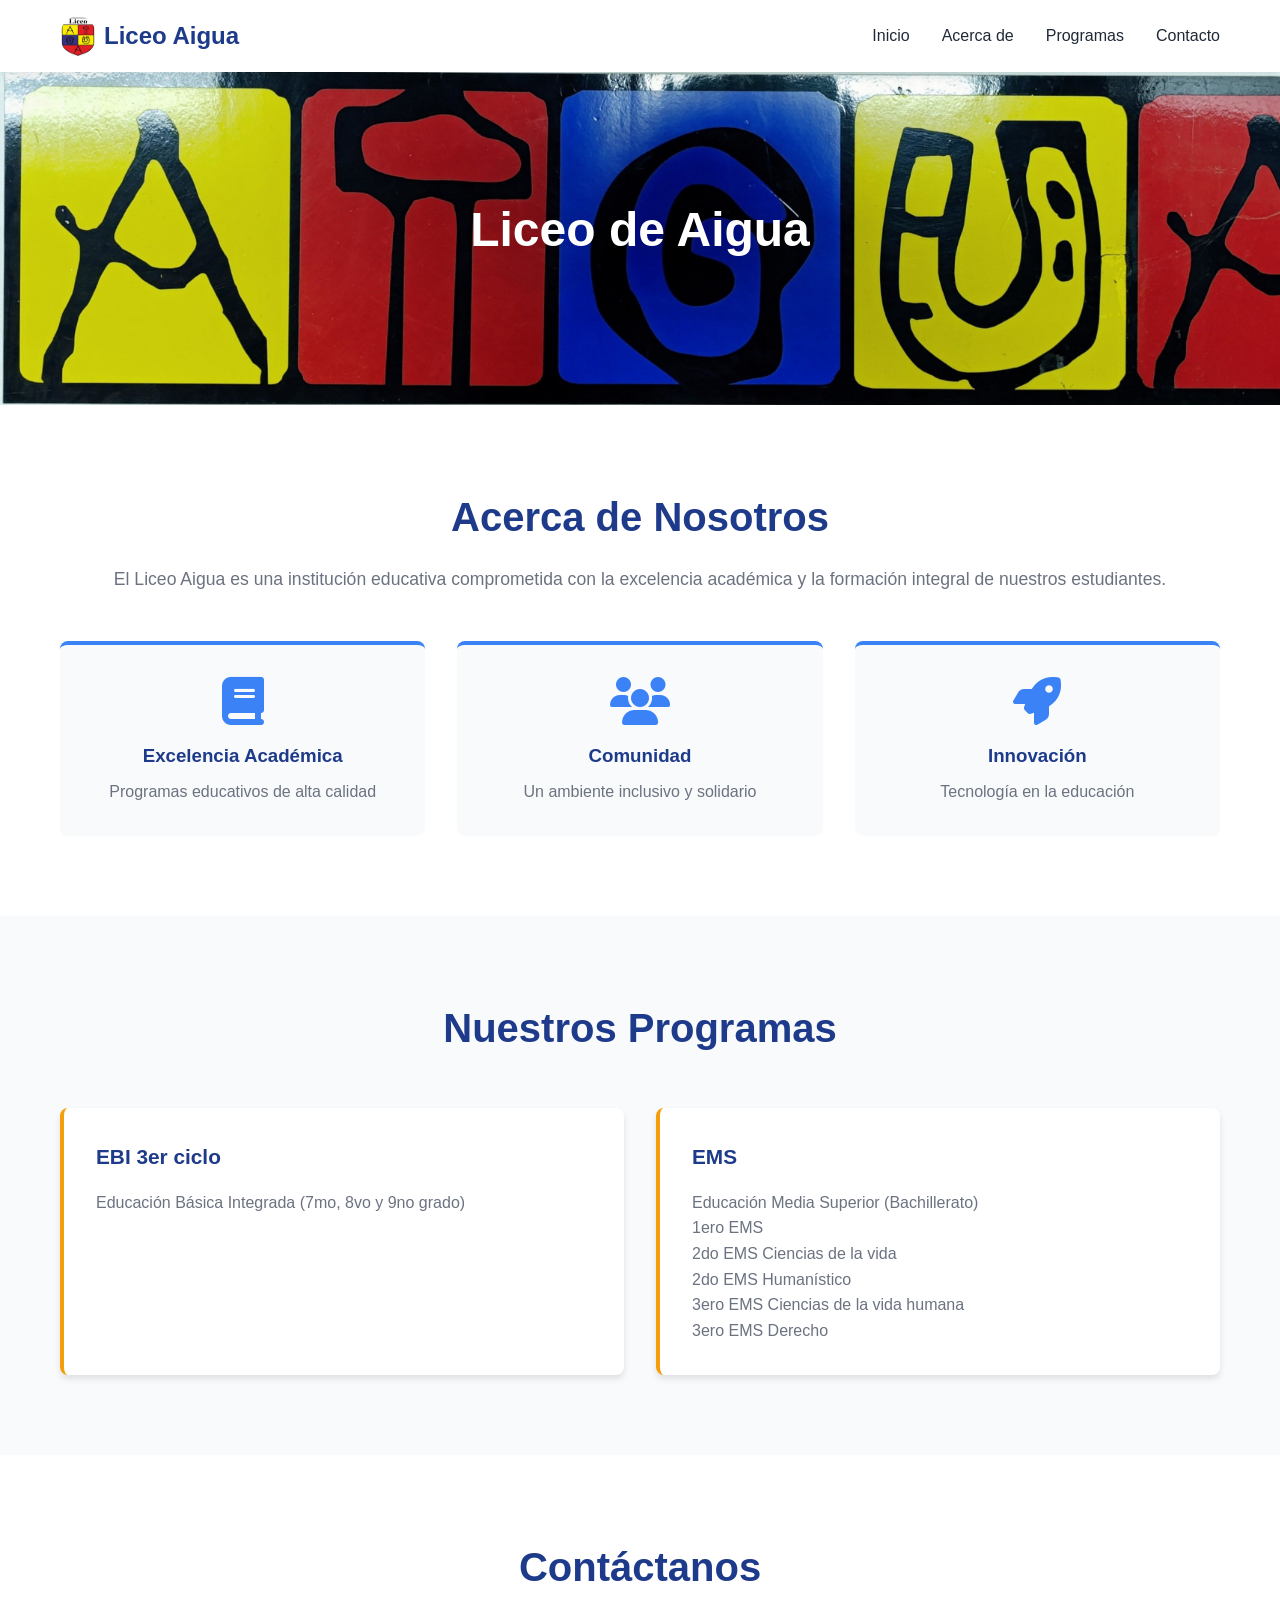
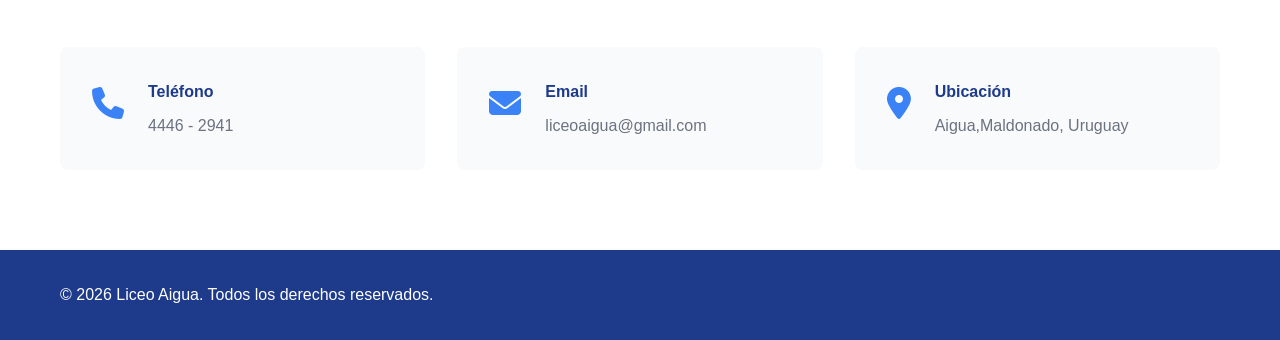
==== index.html @ 2db9fe7c "cursos y json" ====
<!DOCTYPE html>
<html lang="es">
<head>
    <meta charset="UTF-8">
    <meta name="viewport" content="width=device-width, initial-scale=1.0">
    <title>Liceo Aigua - Página Institucional</title>
    <link rel="stylesheet" href="styles.css">
    <link rel="stylesheet" href="https://cdnjs.cloudflare.com/ajax/libs/font-awesome/6.4.0/css/all.min.css">
</head>
<body>
    <!-- Barra de Navegación -->
    <nav class="navbar">
        <div class="nav-container">
            <div class="nav-logo">
                <img src="escudo corregido.JPG" >
                <span>Liceo Aigua</span>
            </div>
            <div class="hamburger" id="hamburger">
                <span></span>
                <span></span>
                <span></span>
            </div>
            <ul class="nav-menu" id="navMenu">
                <li class="nav-item"><a href="#inicio" class="nav-link">Inicio</a></li>
                <li class="nav-item"><a href="#about" class="nav-link">Acerca de</a></li>
                <li class="nav-item"><a href="#programs" class="nav-link">Programas</a></li>
                <li class="nav-item"><a href="#contact" class="nav-link">Contacto</a></li>
            </ul>
        </div>
    </nav>

    <!-- Sección Hero -->
    <section class="hero" id="inicio">
        <div class="hero-content">
            <h1>Liceo de Aigua</h1>
    </section>

    <!-- Sección Acerca de -->
    <section class="about" id="about">
        <div class="container">
            <h2>Acerca de Nosotros</h2>
            <p>El Liceo Aigua es una institución educativa comprometida con la excelencia académica y la formación integral de nuestros estudiantes.</p>
            <div class="features">
                <div class="feature-card">
                    <i class="fas fa-book"></i>
                    <h3>Excelencia Académica</h3>
                    <p>Programas educativos de alta calidad</p>
                </div>
                <div class="feature-card">
                    <i class="fas fa-users"></i>
                    <h3>Comunidad</h3>
                    <p>Un ambiente inclusivo y solidario</p>
                </div>
                <div class="feature-card">
                    <i class="fas fa-rocket"></i>
                    <h3>Innovación</h3>
                    <p>Tecnología en la educación</p>
                </div>
            </div>
        </div>
    </section>

    <!-- Sección Programas -->
    <section class="programs" id="programs">
        <div class="container">
            <h2>Nuestros Programas</h2>
            <div class="programs-grid">
                <div class="program-card">
                    <h3>EBI 3er ciclo</h3>
                    <p>Educación Básica Integrada (7mo, 8vo y 9no grado)</p>
                </div>
                <div class="program-card">
                    <h3>EMS</h3>
                    <p>Educación Media Superior (Bachillerato)</p>
                    <p> 1ero EMS</p>
                    <p> 2do EMS Ciencias de la vida</p>
                    <p> 2do EMS Humanístico</p>
                    <p> 3ero EMS Ciencias de la vida humana</p>
                    <p> 3ero EMS Derecho</p>
                </div>
            </div>
        </div>
    </section>

    <!-- Sección Contacto -->
    <section class="contact" id="contact">
        <div class="container">
            <h2>Contáctanos</h2>
            <div class="contact-content">
                <div class="contact-info">
                    <div class="info-item">
                        <i class="fas fa-phone"></i>
                        <div>
                            <h4>Teléfono</h4>
                            <p>4446 - 2941</p>
                        </div>
                    </div>
                    <div class="info-item">
                        <i class="fas fa-envelope"></i>
                        <div>
                            <h4>Email</h4>
                            <p>liceoaigua@gmail.com</p>
                        </div>
                    </div>
                    <div class="info-item">
                        <i class="fas fa-map-marker-alt"></i>
                        <div>
                            <h4>Ubicación</h4>
                            <p>Aigua,Maldonado, Uruguay</p>
                        </div>
                    </div>
                </div>
            </div>
        </div>
    </section>

    <!-- Footer -->
    <footer class="footer">
        <div class="container">
            <p>&copy; 2026 Liceo Aigua. Todos los derechos reservados.</p>
        </div>
    </footer>

    <script src="script.js"></script>
</body>
</html>
---- styles.css ----
* {
    margin: 0;
    padding: 0;
    box-sizing: border-box;
}

:root {
    --primary-color: #1e3a8a;
    --secondary-color: #3b82f6;
    --accent-color: #f59e0b;
    --text-dark: #1f2937;
    --text-light: #6b7280;
    --bg-light: #f9fafb;
    --white: #ffffff;
    --border-radius: 8px;
    --transition: all 0.3s ease;
}

body {
    font-family: 'Segoe UI', Tahoma, Geneva, Verdana, sans-serif;
    line-height: 1.6;
    color: var(--text-dark);
    background-color: var(--bg-light);
}

.container {
    max-width: 1200px;
    margin: 0 auto;
    padding: 0 20px;
}

/* ============ NAVBAR ============ */
.navbar {
    position: sticky;
    top: 0;
    background-color: var(--white);
    box-shadow: 0 2px 10px rgba(0, 0, 0, 0.1);
    z-index: 1000;
    transition: var(--transition);
}

.nav-container {
    max-width: 1200px;
    margin: 0 auto;
    padding: 1rem 20px;
    display: flex;
    justify-content: space-between;
    align-items: center;
}

.nav-logo {
    display: flex;
    align-items: center;
    font-size: 1.5rem;
    font-weight: bold;
    color: var(--primary-color);
    cursor: pointer;
    gap: 0.5rem;
}

.nav-logo img {
    width: 36px;
    height: 40px;
    border-radius: 50%;
}
.nav-logo i {
    font-size: 2rem;
}

.nav-menu {
    display: flex;
    list-style: none;
    gap: 2rem;
}

.nav-link {
    color: var(--text-dark);
    text-decoration: none;
    font-weight: 500;
    transition: var(--transition);
    position: relative;
}

.nav-link:hover {
    color: var(--secondary-color);
}

.nav-link::after {
    content: '';
    position: absolute;
    bottom: -5px;
    left: 0;
    width: 0;
    height: 2px;
    background-color: var(--secondary-color);
    transition: width 0.3s ease;
}

.nav-link:hover::after {
    width: 100%;
}

/* ============ HAMBURGER MENU ============ */
.hamburger {
    display: none;
    flex-direction: column;
    cursor: pointer;
    gap: 5px;
}

.hamburger span {
    width: 25px;
    height: 3px;
    background-color: var(--primary-color);
    border-radius: 2px;
    transition: var(--transition);
}

.hamburger.active span:nth-child(1) {
    transform: rotate(45deg) translate(10px, 10px);
}

.hamburger.active span:nth-child(2) {
    opacity: 0;
}

.hamburger.active span:nth-child(3) {
    transform: rotate(-45deg) translate(7px, -7px);
}

/* ============ HERO SECTION ============ */
.hero {
    /*background: linear-gradient(135deg, var(--primary-color) 0%, var(--secondary-color) 100%);*/
    background-image: url("logo viejo corregido.JPG");
    background-size: cover;

    color: var(--white);
    padding: 120px 20px;
    text-align: center;
    min-height: 320px;
    display: flex;
    align-items: center;
    justify-content: center;
}

.hero-content h1 {
    font-size: 3rem;
    margin-bottom: 1rem;
    animation: slideIn 0.8s ease;
}

.hero-content p {
    font-size: 1.5rem;
    margin-bottom: 2rem;
    opacity: 0.9;
}

@keyframes slideIn {
    from {
        opacity: 0;
        transform: translateY(20px);
    }
    to {
        opacity: 1;
        transform: translateY(0);
    }
}

/* ============ BUTTONS ============ */
.btn {
    padding: 12px 30px;
    border: none;
    border-radius: var(--border-radius);
    font-size: 1rem;
    font-weight: 600;
    cursor: pointer;
    transition: var(--transition);
    text-decoration: none;
    display: inline-block;
}

.btn-primary {
    background-color: var(--accent-color);
    color: var(--white);
}

.btn-primary:hover {
    background-color: #d97706;
    transform: translateY(-2px);
    box-shadow: 0 5px 15px rgba(245, 158, 11, 0.3);
}

/* ============ ABOUT SECTION ============ */
.about {
    padding: 80px 20px;
    background-color: var(--white);
}

.about h2,
.programs h2,
.contact h2 {
    text-align: center;
    font-size: 2.5rem;
    margin-bottom: 1rem;
    color: var(--primary-color);
}

.about > .container > p {
    text-align: center;
    font-size: 1.1rem;
    color: var(--text-light);
    margin-bottom: 3rem;
}

.features {
    display: grid;
    grid-template-columns: repeat(auto-fit, minmax(280px, 1fr));
    gap: 2rem;
    margin-top: 3rem;
}

.feature-card {
    background-color: var(--bg-light);
    padding: 2rem;
    border-radius: var(--border-radius);
    text-align: center;
    transition: var(--transition);
    border-top: 4px solid var(--secondary-color);
}

.feature-card:hover {
    transform: translateY(-10px);
    box-shadow: 0 10px 30px rgba(0, 0, 0, 0.1);
}

.feature-card i {
    font-size: 3rem;
    color: var(--secondary-color);
    margin-bottom: 1rem;
}

.feature-card h3 {
    margin-bottom: 0.5rem;
    color: var(--primary-color);
}

.feature-card p {
    color: var(--text-light);
}

/* ============ PROGRAMS SECTION ============ */
.programs {
    padding: 80px 20px;
    background-color: var(--bg-light);
}

.programs-grid {
    display: grid;
    grid-template-columns: repeat(auto-fit, minmax(300px, 1fr));
    gap: 2rem;
    margin-top: 3rem;
}

.program-card {
    background-color: var(--white);
    padding: 2rem;
    border-radius: var(--border-radius);
    box-shadow: 0 4px 6px rgba(0, 0, 0, 0.1);
    transition: var(--transition);
    border-left: 4px solid var(--accent-color);
}

.program-card:hover {
    transform: translateX(10px);
    box-shadow: 0 8px 15px rgba(0, 0, 0, 0.15);
}

.program-card h3 {
    color: var(--primary-color);
    margin-bottom: 1rem;
    font-size: 1.3rem;
}

.program-card p {
    color: var(--text-light);
}

/* ============ CONTACT SECTION ============ */
.contact {
    padding: 80px 20px;
    background-color: var(--white);
}

.contact-content {
    margin-top: 3rem;
}

.contact-info {
    display: grid;
    grid-template-columns: repeat(auto-fit, minmax(250px, 1fr));
    gap: 2rem;
}

.info-item {
    display: flex;
    gap: 1.5rem;
    padding: 2rem;
    background-color: var(--bg-light);
    border-radius: var(--border-radius);
    align-items: flex-start;
}

.info-item i {
    font-size: 2rem;
    color: var(--secondary-color);
    margin-top: 0.5rem;
}

.info-item h4 {
    color: var(--primary-color);
    margin-bottom: 0.5rem;
}

.info-item p {
    color: var(--text-light);
}

/* ============ FOOTER ============ */
.footer {
    background-color: var(--primary-color);
    color: var(--white);
    padding: 2rem 20px;
    text-align: center;
}

.footer .container {
    display: flex;
    justify-content: space-between;
    align-items: center;
    flex-wrap: wrap;
    gap: 2rem;
}

.social-links {
    display: flex;
    gap: 1rem;
}

.social-links a {
    display: inline-flex;
    align-items: center;
    justify-content: center;
    width: 40px;
    height: 40px;
    background-color: rgba(255, 255, 255, 0.2);
    border-radius: 50%;
    color: var(--white);
    transition: var(--transition);
}

.social-links a:hover {
    background-color: var(--accent-color);
    transform: scale(1.1);
}

/* ============ RESPONSIVE DESIGN ============ */
@media (max-width: 768px) {
    .hamburger {
        display: flex;
    }

    .nav-menu {
        position: absolute;
        left: -100%;
        top: 70px;
        flex-direction: column;
        background-color: var(--white);
        width: 100%;
        text-align: center;
        transition: 0.3s;
        box-shadow: 0 10px 27px rgba(0, 0, 0, 0.05);
        padding: 2rem 0;
        gap: 0;
    }

    .nav-menu.active {
        left: 0;
    }

    .nav-item {
        padding: 1rem 0;
        border-bottom: 1px solid var(--bg-light);
    }

    .nav-link::after {
        display: none;
    }

    .hero-content h1 {
        font-size: 2rem;
    }

    .hero-content p {
        font-size: 1.1rem;
    }

    .hero {
        padding: 80px 20px;
    }

    .about h2,
    .programs h2,
    .contact h2 {
        font-size: 1.8rem;
    }

    .features,
    .programs-grid,
    .contact-info {
        grid-template-columns: 1fr;
    }

    .footer .container {
        flex-direction: column;
    }
}

@media (max-width: 480px) {
    .nav-logo {
        font-size: 1.2rem;
    }

    .nav-logo i {
        font-size: 1.5rem;
    }

    .hero-content h1 {
        font-size: 1.5rem;
    }

    .hero-content p {
        font-size: 1rem;
    }

    .hero {
        padding: 60px 20px;
        min-height: 300px;
    }

    .about h2,
    .programs h2,
    .contact h2 {
        font-size: 1.5rem;
    }

    .about {
        padding: 60px 20px;
    }

    .programs {
        padding: 60px 20px;
    }

    .contact {
        padding: 60px 20px;
    }

    .feature-card,
    .program-card,
    .info-item {
        padding: 1.5rem;
    }

    .btn {
        padding: 10px 20px;
        font-size: 0.9rem;
    }
}
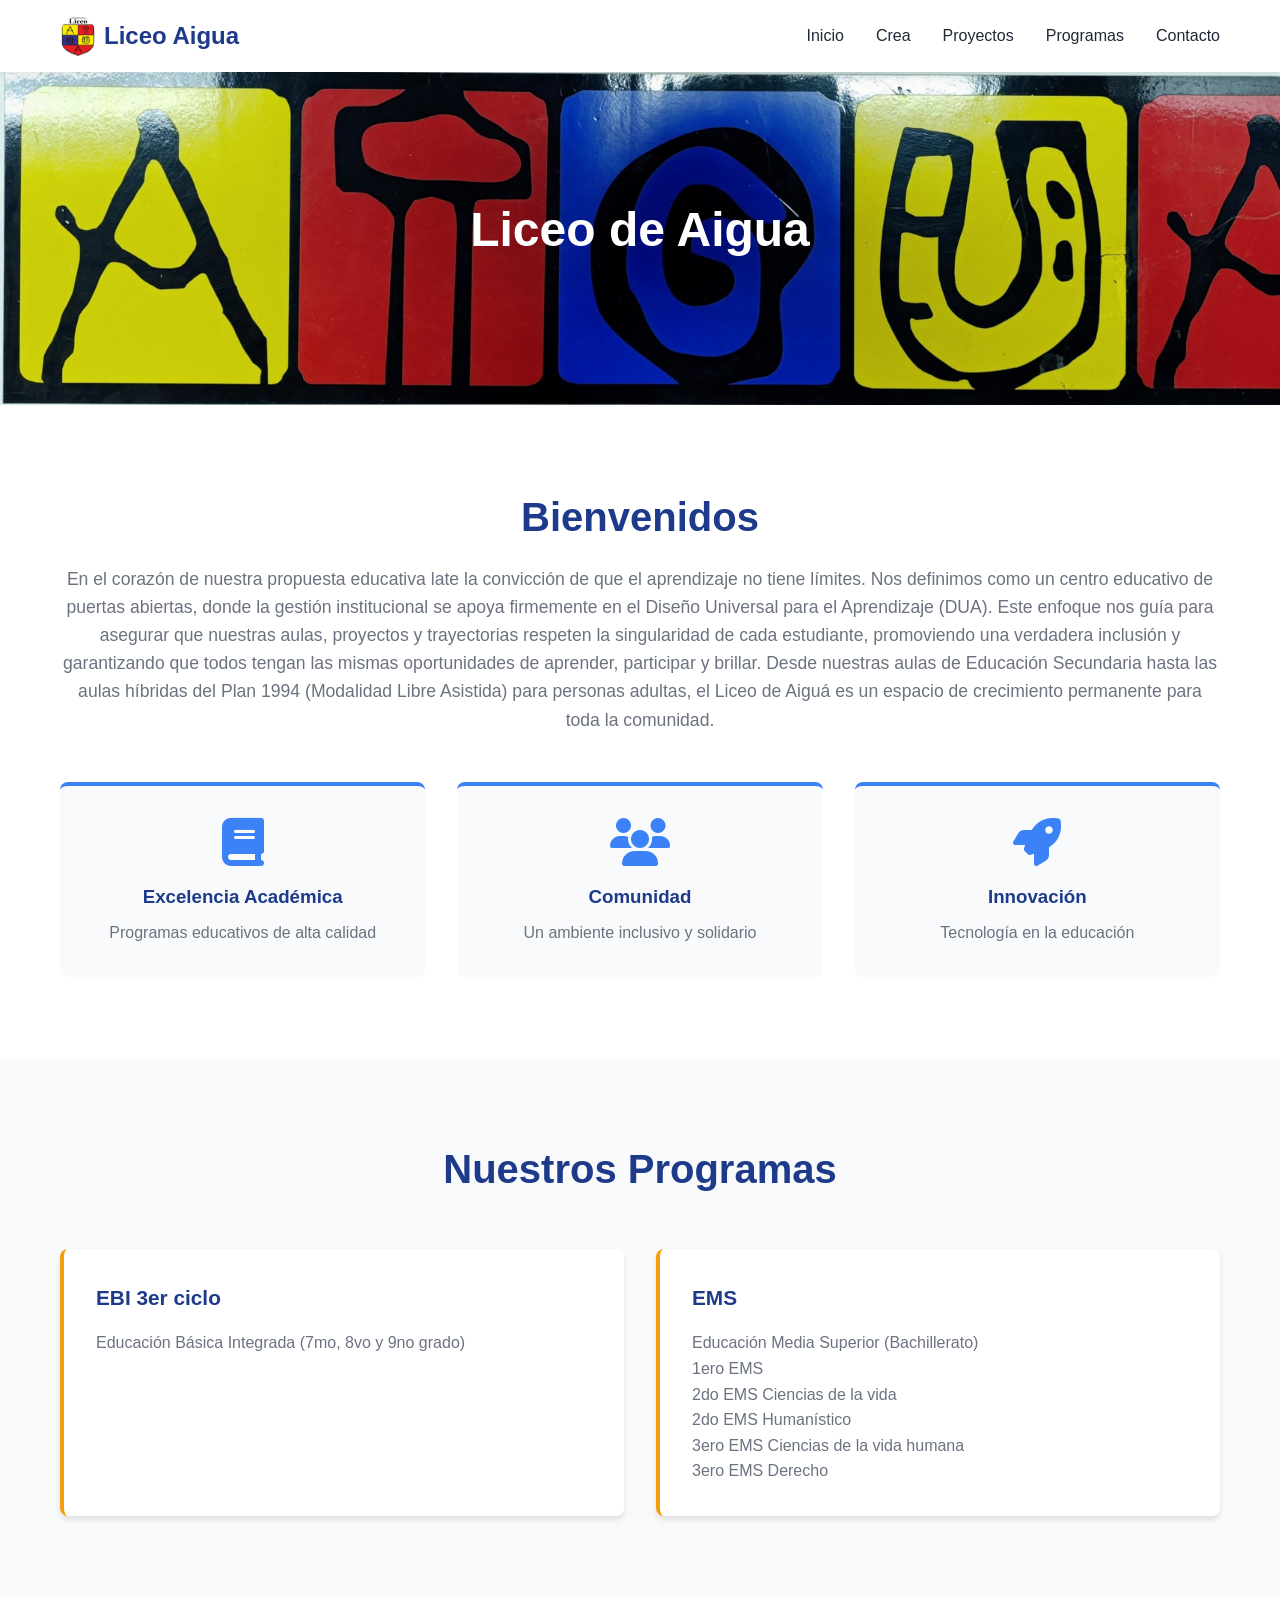
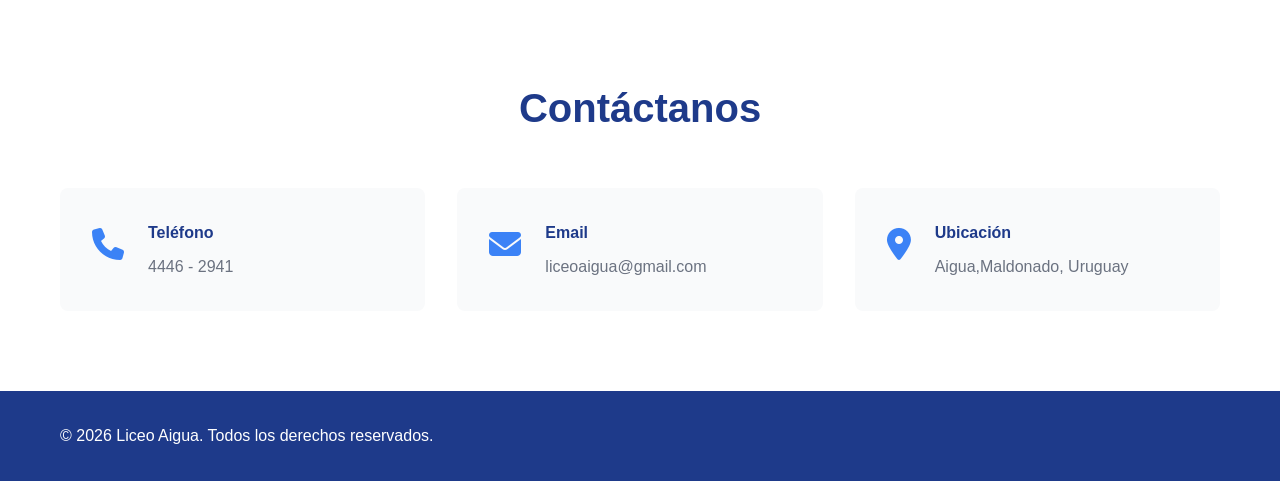
==== commit 6d6387db: "texto de bienvenida" ====
--- a/index.html
+++ b/index.html
@@ -22,7 +22,8 @@
             </div>
             <ul class="nav-menu" id="navMenu">
                 <li class="nav-item"><a href="#inicio" class="nav-link">Inicio</a></li>
-                <li class="nav-item"><a href="#about" class="nav-link">Acerca de</a></li>
+                <li class="nav-item"><a href="https://ceibal.edu.uy/plataformas-y-programas/crea/" class="nav-link">Crea</a></li>
+                <li class="nav-item"><a href="proyectos.html" class="nav-link">Proyectos</a></li>
                 <li class="nav-item"><a href="#programs" class="nav-link">Programas</a></li>
                 <li class="nav-item"><a href="#contact" class="nav-link">Contacto</a></li>
             </ul>
@@ -38,8 +39,10 @@
     <!-- Sección Acerca de -->
     <section class="about" id="about">
         <div class="container">
-            <h2>Acerca de Nosotros</h2>
-            <p>El Liceo Aigua es una institución educativa comprometida con la excelencia académica y la formación integral de nuestros estudiantes.</p>
+            <h2>Bienvenidos</h2>
+            <p>En el corazón de nuestra propuesta educativa late la convicción de que el aprendizaje no tiene límites. Nos definimos como un centro educativo de puertas abiertas, donde la gestión institucional se apoya firmemente en el Diseño Universal para el Aprendizaje (DUA). Este enfoque nos guía para asegurar que nuestras aulas, proyectos y trayectorias respeten la singularidad de cada estudiante, promoviendo una verdadera inclusión y garantizando que todos tengan las mismas oportunidades de aprender, participar y brillar.
+Desde nuestras aulas de Educación Secundaria hasta las aulas híbridas del Plan 1994 (Modalidad Libre Asistida) para personas adultas, el Liceo de Aiguá es un espacio de crecimiento permanente para toda la comunidad.
+</p>
             <div class="features">
                 <div class="feature-card">
                     <i class="fas fa-book"></i>
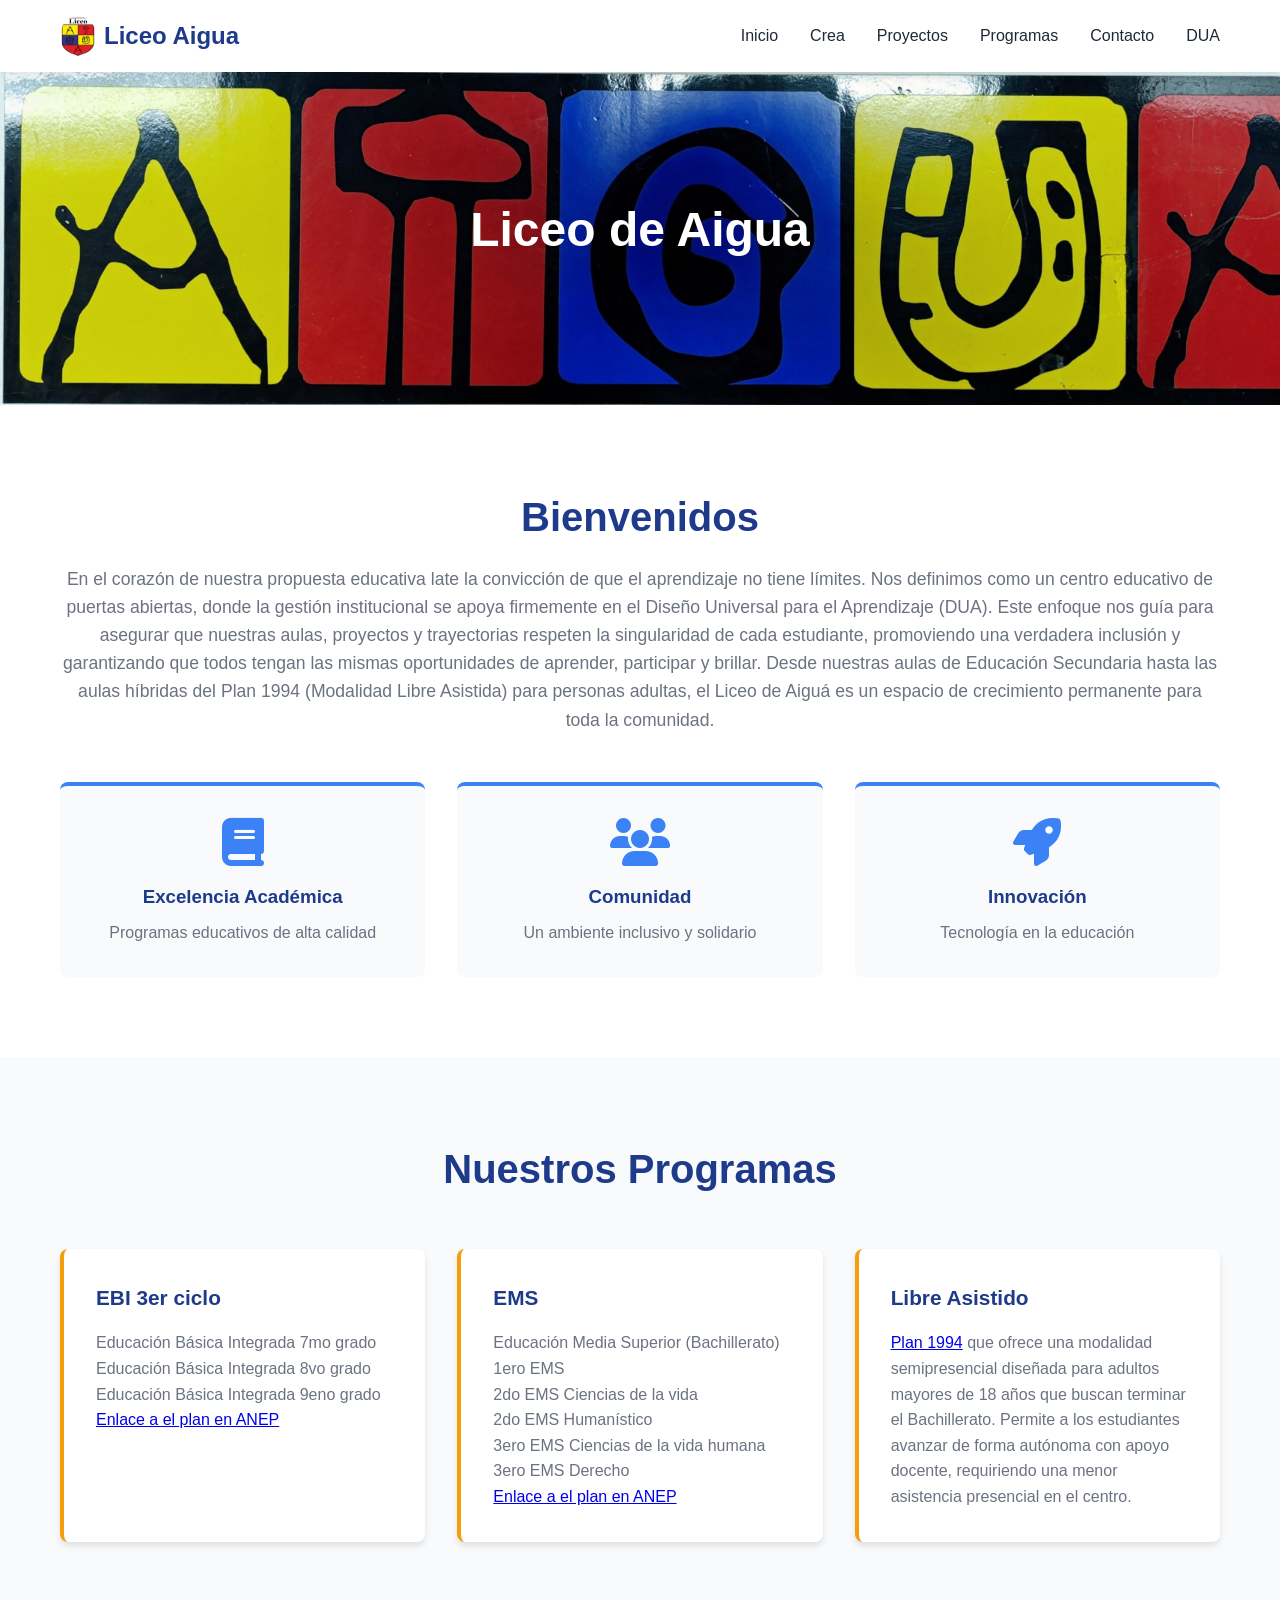
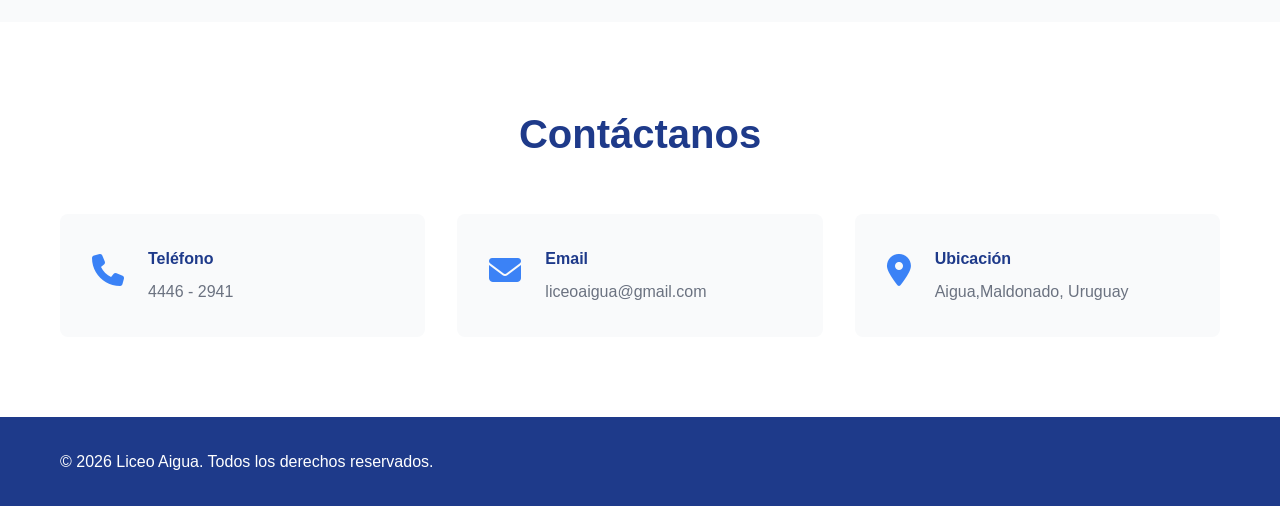
==== commit 3d6a746f: "dua y json" ====
--- a/index.html
+++ b/index.html
@@ -26,6 +26,7 @@
                 <li class="nav-item"><a href="proyectos.html" class="nav-link">Proyectos</a></li>
                 <li class="nav-item"><a href="#programs" class="nav-link">Programas</a></li>
                 <li class="nav-item"><a href="#contact" class="nav-link">Contacto</a></li>
+                <li class="nav-item"><p class="nav-link" onclick="cambiarFuente('Lucida Handwriting')//intercalarFuente()">DUA</p></li>
             </ul>
         </div>
     </nav>
@@ -42,6 +43,7 @@
             <h2>Bienvenidos</h2>
             <p>En el corazón de nuestra propuesta educativa late la convicción de que el aprendizaje no tiene límites. Nos definimos como un centro educativo de puertas abiertas, donde la gestión institucional se apoya firmemente en el Diseño Universal para el Aprendizaje (DUA). Este enfoque nos guía para asegurar que nuestras aulas, proyectos y trayectorias respeten la singularidad de cada estudiante, promoviendo una verdadera inclusión y garantizando que todos tengan las mismas oportunidades de aprender, participar y brillar.
 Desde nuestras aulas de Educación Secundaria hasta las aulas híbridas del Plan 1994 (Modalidad Libre Asistida) para personas adultas, el Liceo de Aiguá es un espacio de crecimiento permanente para toda la comunidad.
+
 </p>
             <div class="features">
                 <div class="feature-card">
@@ -70,7 +72,12 @@
             <div class="programs-grid">
                 <div class="program-card">
                     <h3>EBI 3er ciclo</h3>
-                    <p>Educación Básica Integrada (7mo, 8vo y 9no grado)</p>
+                    <p>Educación Básica Integrada 7mo grado</p>
+                    
+                    <p>Educación Básica Integrada 8vo grado</p>
+                    
+                    <p>Educación Básica Integrada 9eno grado</p>
+                    <a href="https://www.dges.edu.uy/propuesta-educativa/educacion-basica-integrada-plan-2023" target="_blank">Enlace a el plan en ANEP</a>
                 </div>
                 <div class="program-card">
                     <h3>EMS</h3>
@@ -80,6 +87,11 @@
                     <p> 2do EMS Humanístico</p>
                     <p> 3ero EMS Ciencias de la vida humana</p>
                     <p> 3ero EMS Derecho</p>
+                    <a href="https://www.dges.edu.uy/node/120417">Enlace a el plan en ANEP</a>
+                </div>
+                <div class="program-card">
+                    <h3>Libre Asistido</h3>
+                    <p> <a href="https://www.dges.edu.uy/propuesta-educativa/educacion-media-superior-plan-1994" target="_blank">Plan 1994</a> que ofrece una modalidad semipresencial diseñada para adultos mayores de 18 años que buscan terminar el Bachillerato. Permite a los estudiantes avanzar de forma autónoma con apoyo docente, requiriendo una menor asistencia presencial en el centro.   </p>
                 </div>
             </div>
         </div>
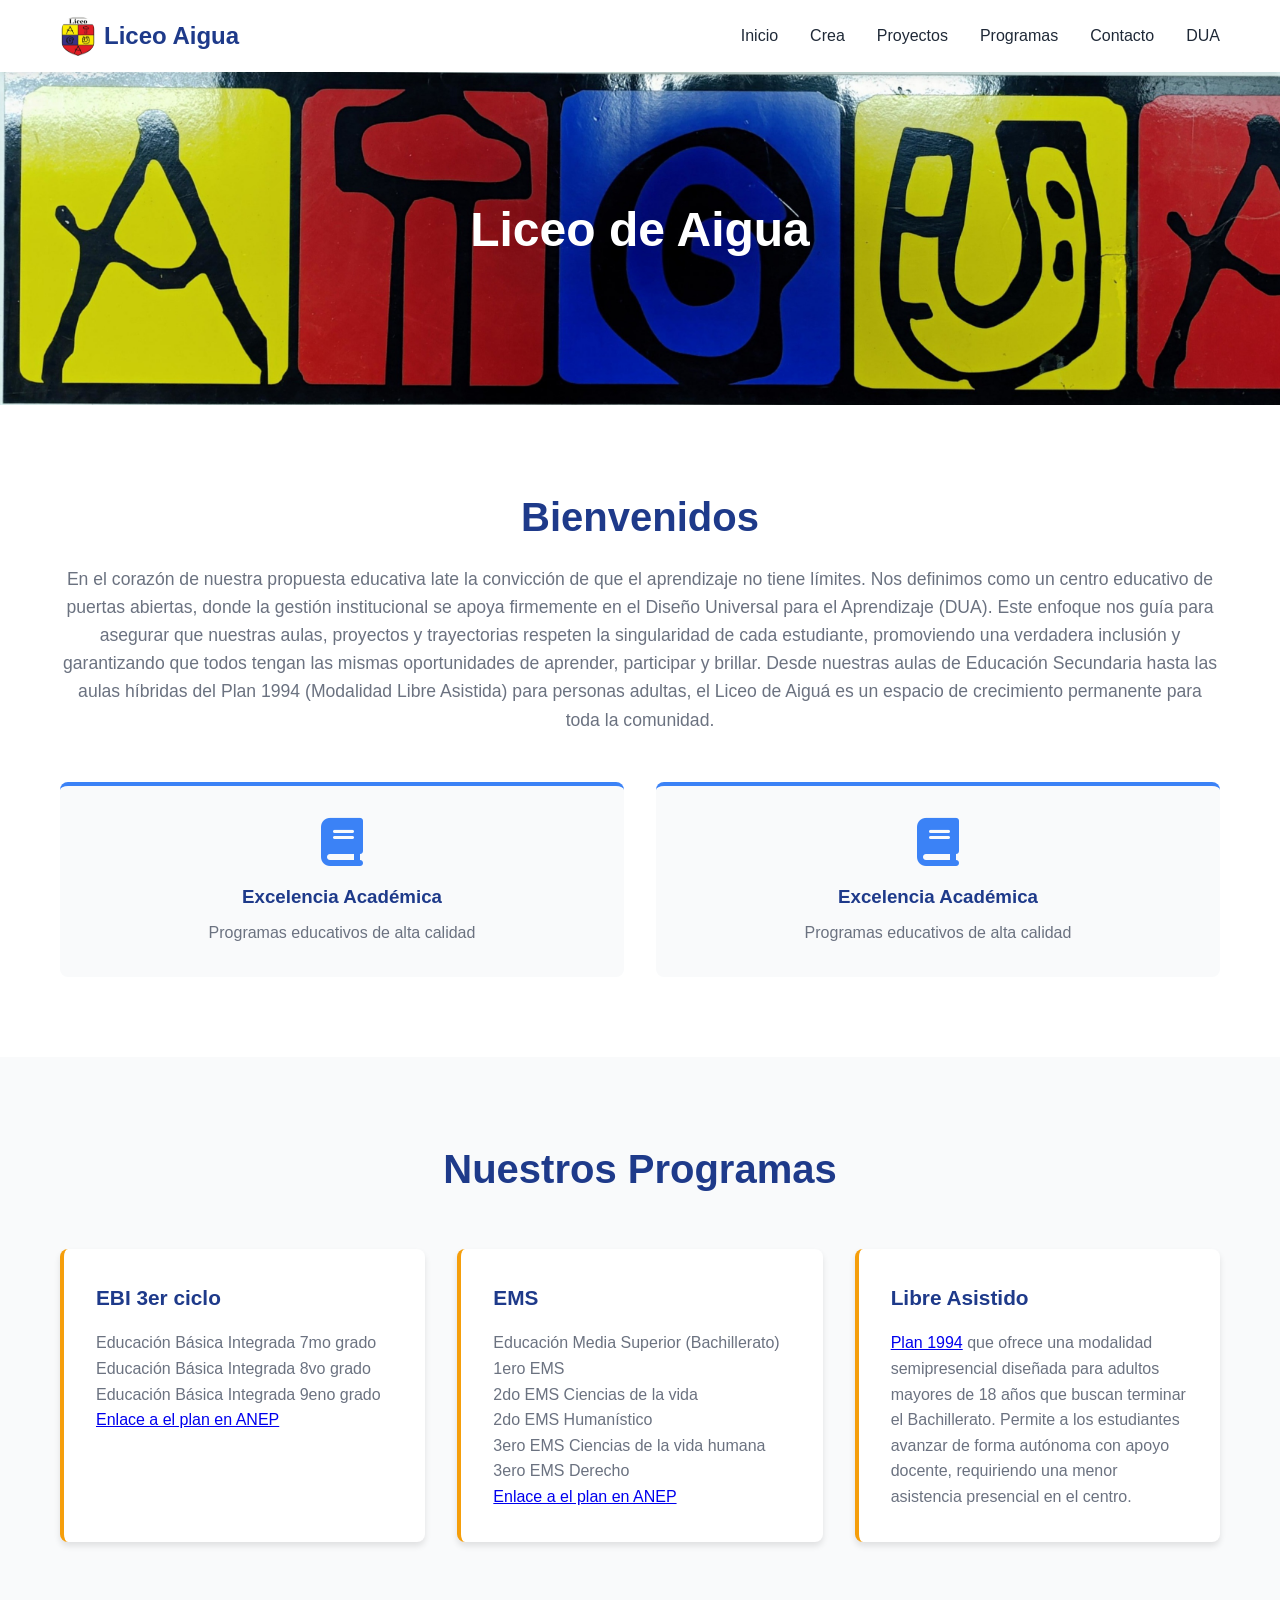
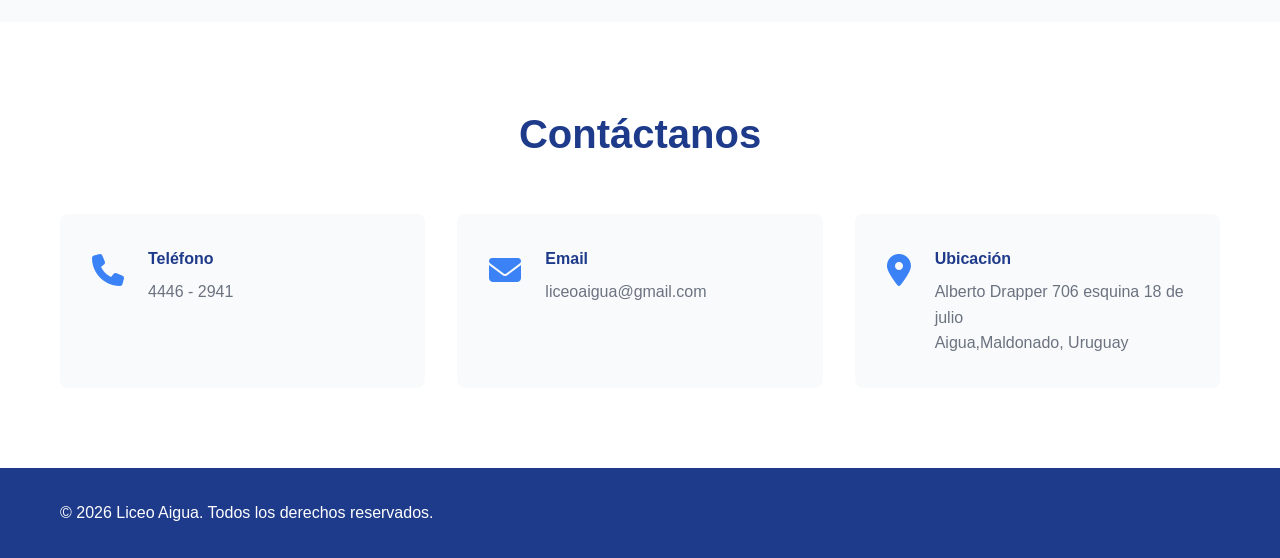
==== commit 3b062761: "iniciandoNoticias primer intento de hacer funcionar el json" ====
--- a/index.html
+++ b/index.html
@@ -26,7 +26,7 @@
                 <li class="nav-item"><a href="proyectos.html" class="nav-link">Proyectos</a></li>
                 <li class="nav-item"><a href="#programs" class="nav-link">Programas</a></li>
                 <li class="nav-item"><a href="#contact" class="nav-link">Contacto</a></li>
-                <li class="nav-item"><p class="nav-link" onclick="cambiarFuente('Lucida Handwriting')//intercalarFuente()">DUA</p></li>
+                <li class="nav-item"><p class="nav-link" onclick="/*cambiarFuente('Lucida Handwriting')*/intercalarFuente()">DUA</p></li>
             </ul>
         </div>
     </nav>
@@ -45,7 +45,7 @@
 Desde nuestras aulas de Educación Secundaria hasta las aulas híbridas del Plan 1994 (Modalidad Libre Asistida) para personas adultas, el Liceo de Aiguá es un espacio de crecimiento permanente para toda la comunidad.
 
 </p>
-            <div class="features">
+            <div id="noticias" class="features">
                 <div class="feature-card">
                     <i class="fas fa-book"></i>
                     <h3>Excelencia Académica</h3>
@@ -121,6 +121,7 @@
                         <i class="fas fa-map-marker-alt"></i>
                         <div>
                             <h4>Ubicación</h4>
+                            <p>Alberto Drapper 706 esquina 18 de julio</p>
                             <p>Aigua,Maldonado, Uruguay</p>
                         </div>
                     </div>
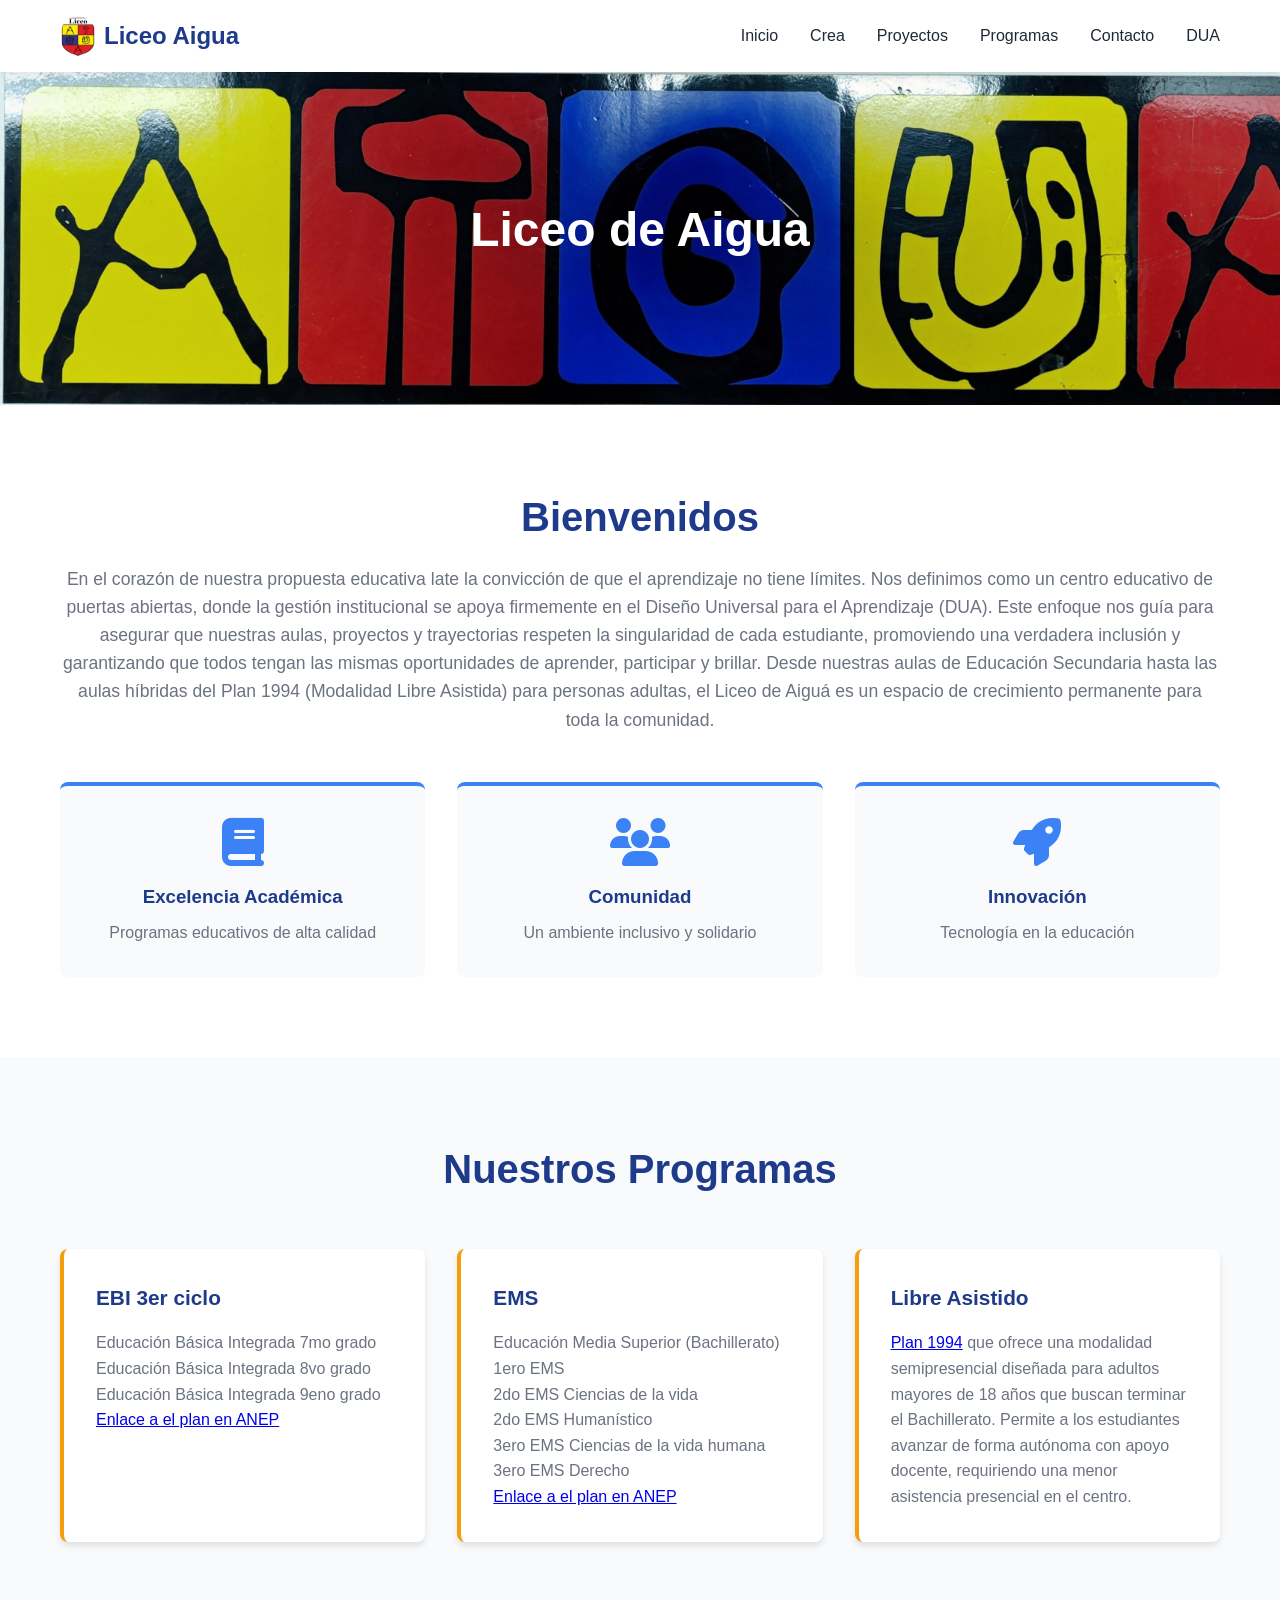
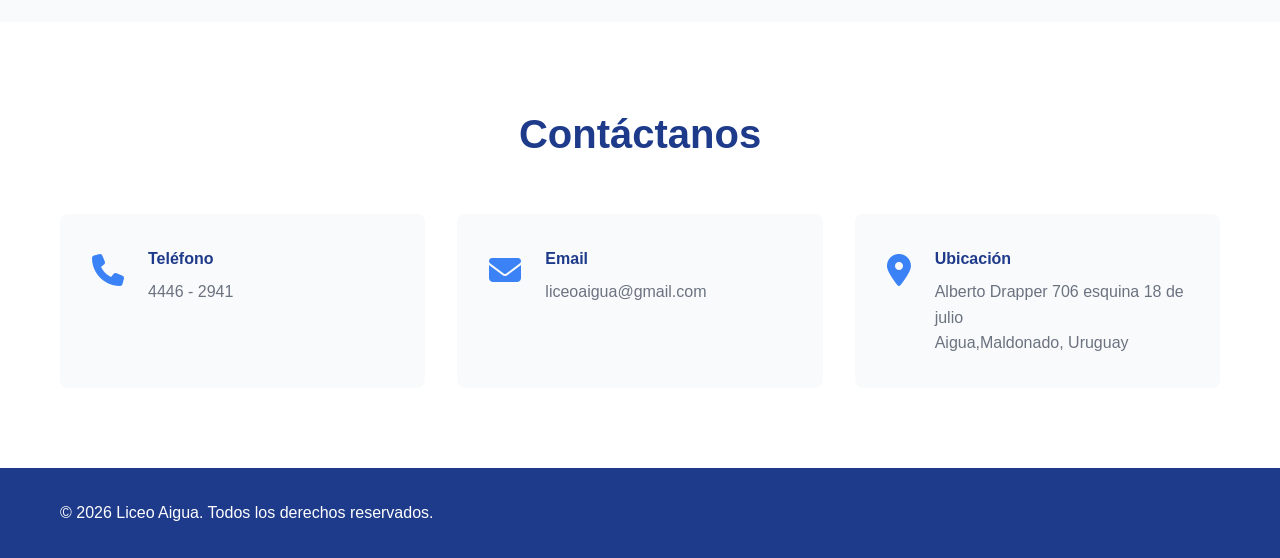
==== commit 8fabde5a: "trabajando notificaciones" ====
--- a/index.html
+++ b/index.html
@@ -45,7 +45,7 @@
 Desde nuestras aulas de Educación Secundaria hasta las aulas híbridas del Plan 1994 (Modalidad Libre Asistida) para personas adultas, el Liceo de Aiguá es un espacio de crecimiento permanente para toda la comunidad.
 
 </p>
-            <div id="noticias" class="features">
+            <div id="notificaciones" class="features">
                 <div class="feature-card">
                     <i class="fas fa-book"></i>
                     <h3>Excelencia Académica</h3>
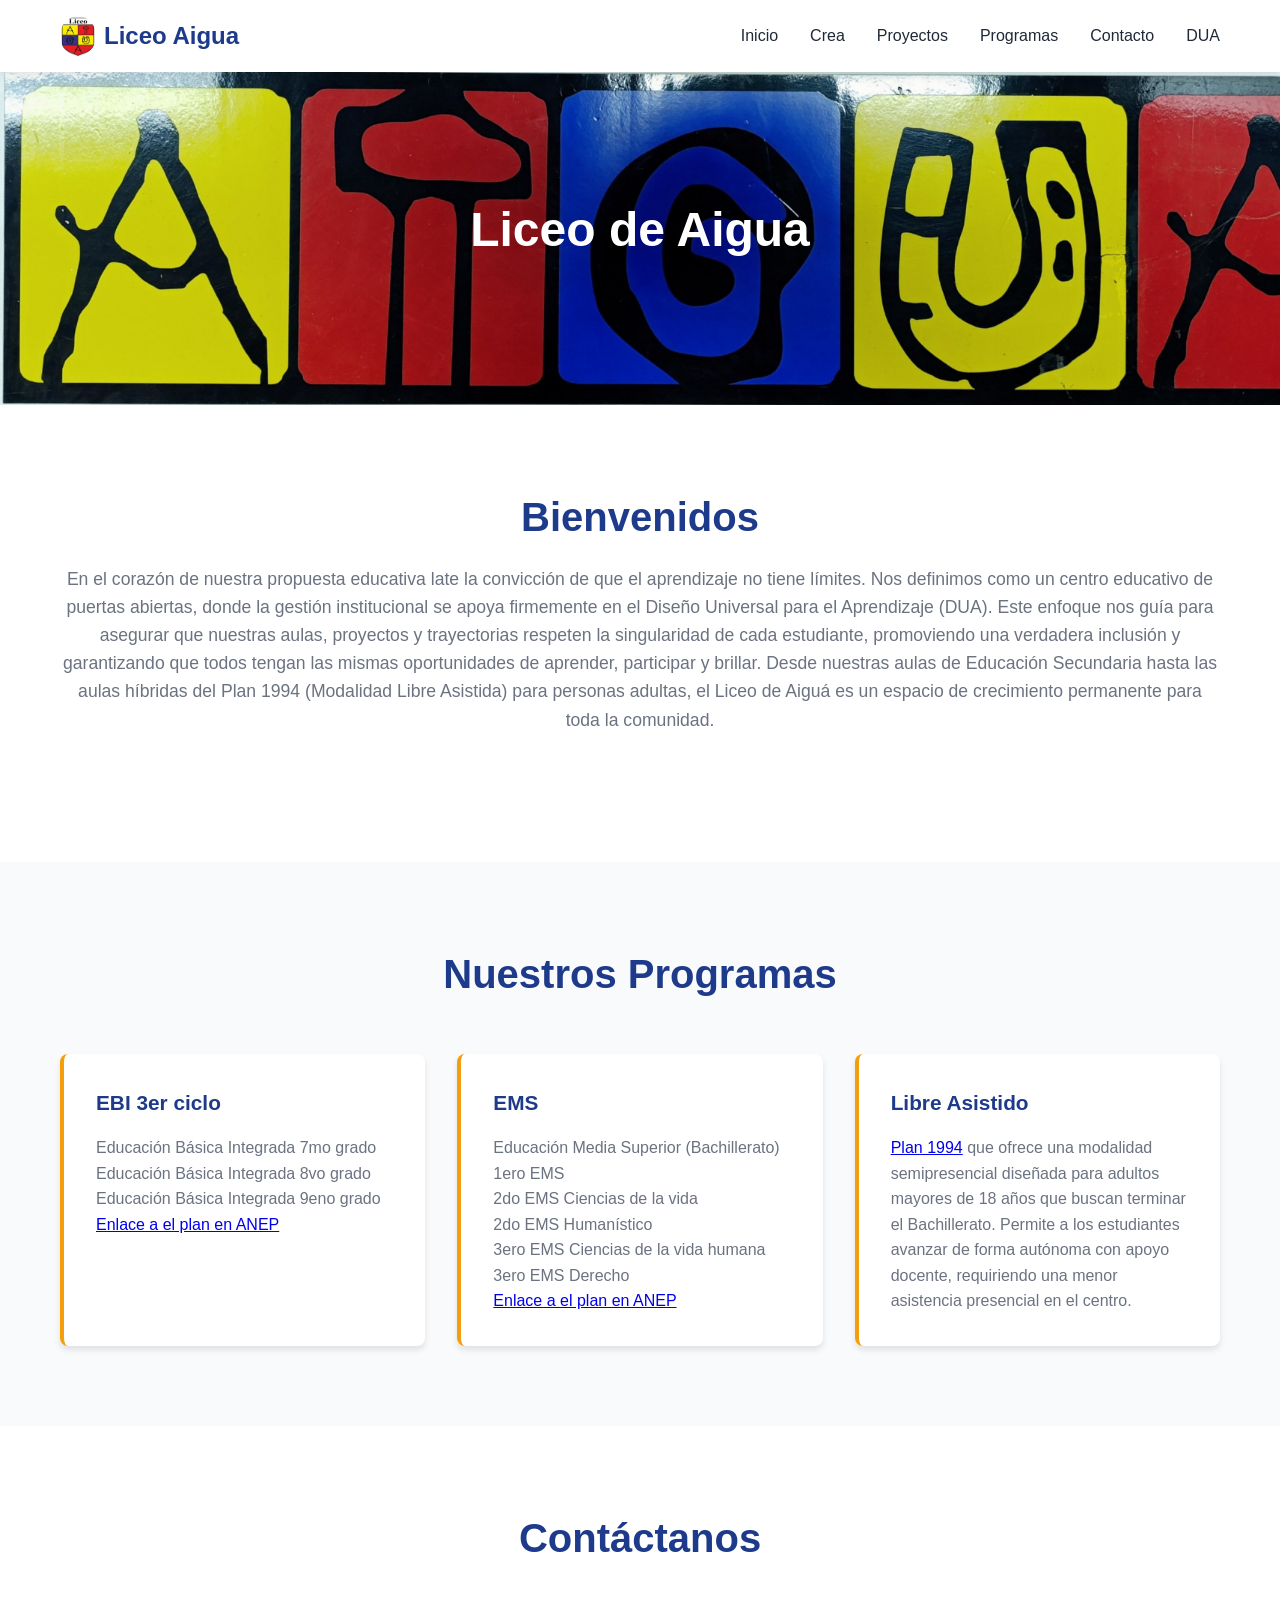
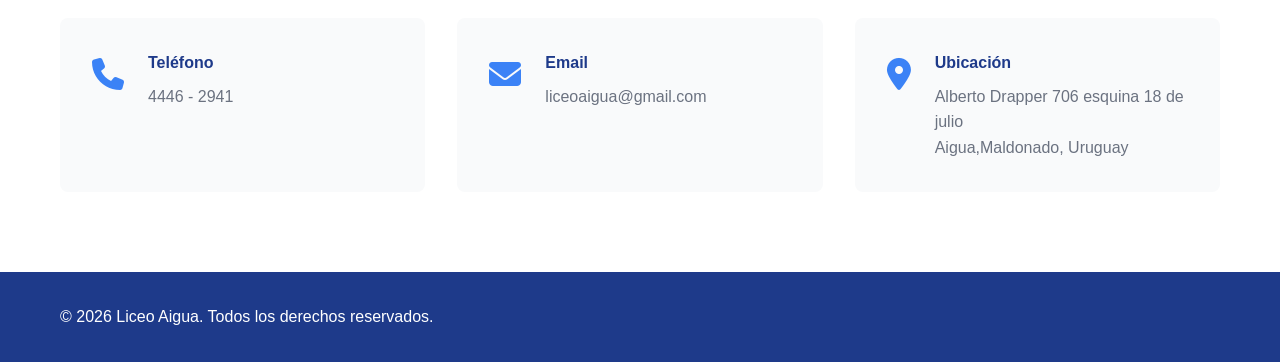
==== commit 80ab814f: "otro repo" ====
--- a/index.html
+++ b/index.html
@@ -12,7 +12,7 @@
     <nav class="navbar">
         <div class="nav-container">
             <div class="nav-logo">
-                <img src="escudo corregido.JPG" >
+                <img src="imagenes/escudo corregido.JPG" >
                 <span>Liceo Aigua</span>
             </div>
             <div class="hamburger" id="hamburger">
@@ -137,6 +137,8 @@
         </div>
     </footer>
 
-    <script src="script.js"></script>
+    <script src="javascript/script.js"></script>
+    <script src="javascript/notificaciones.js"></script>
+    
 </body>
 </html>
--- a/styles.css
+++ b/styles.css
@@ -131,7 +131,7 @@
 /* ============ HERO SECTION ============ */
 .hero {
     /*background: linear-gradient(135deg, var(--primary-color) 0%, var(--secondary-color) 100%);*/
-    background-image: url("logo viejo corregido.JPG");
+    background-image: url("imagenes/logo viejo corregido.JPG");
     background-size: cover;
 
     color: var(--white);
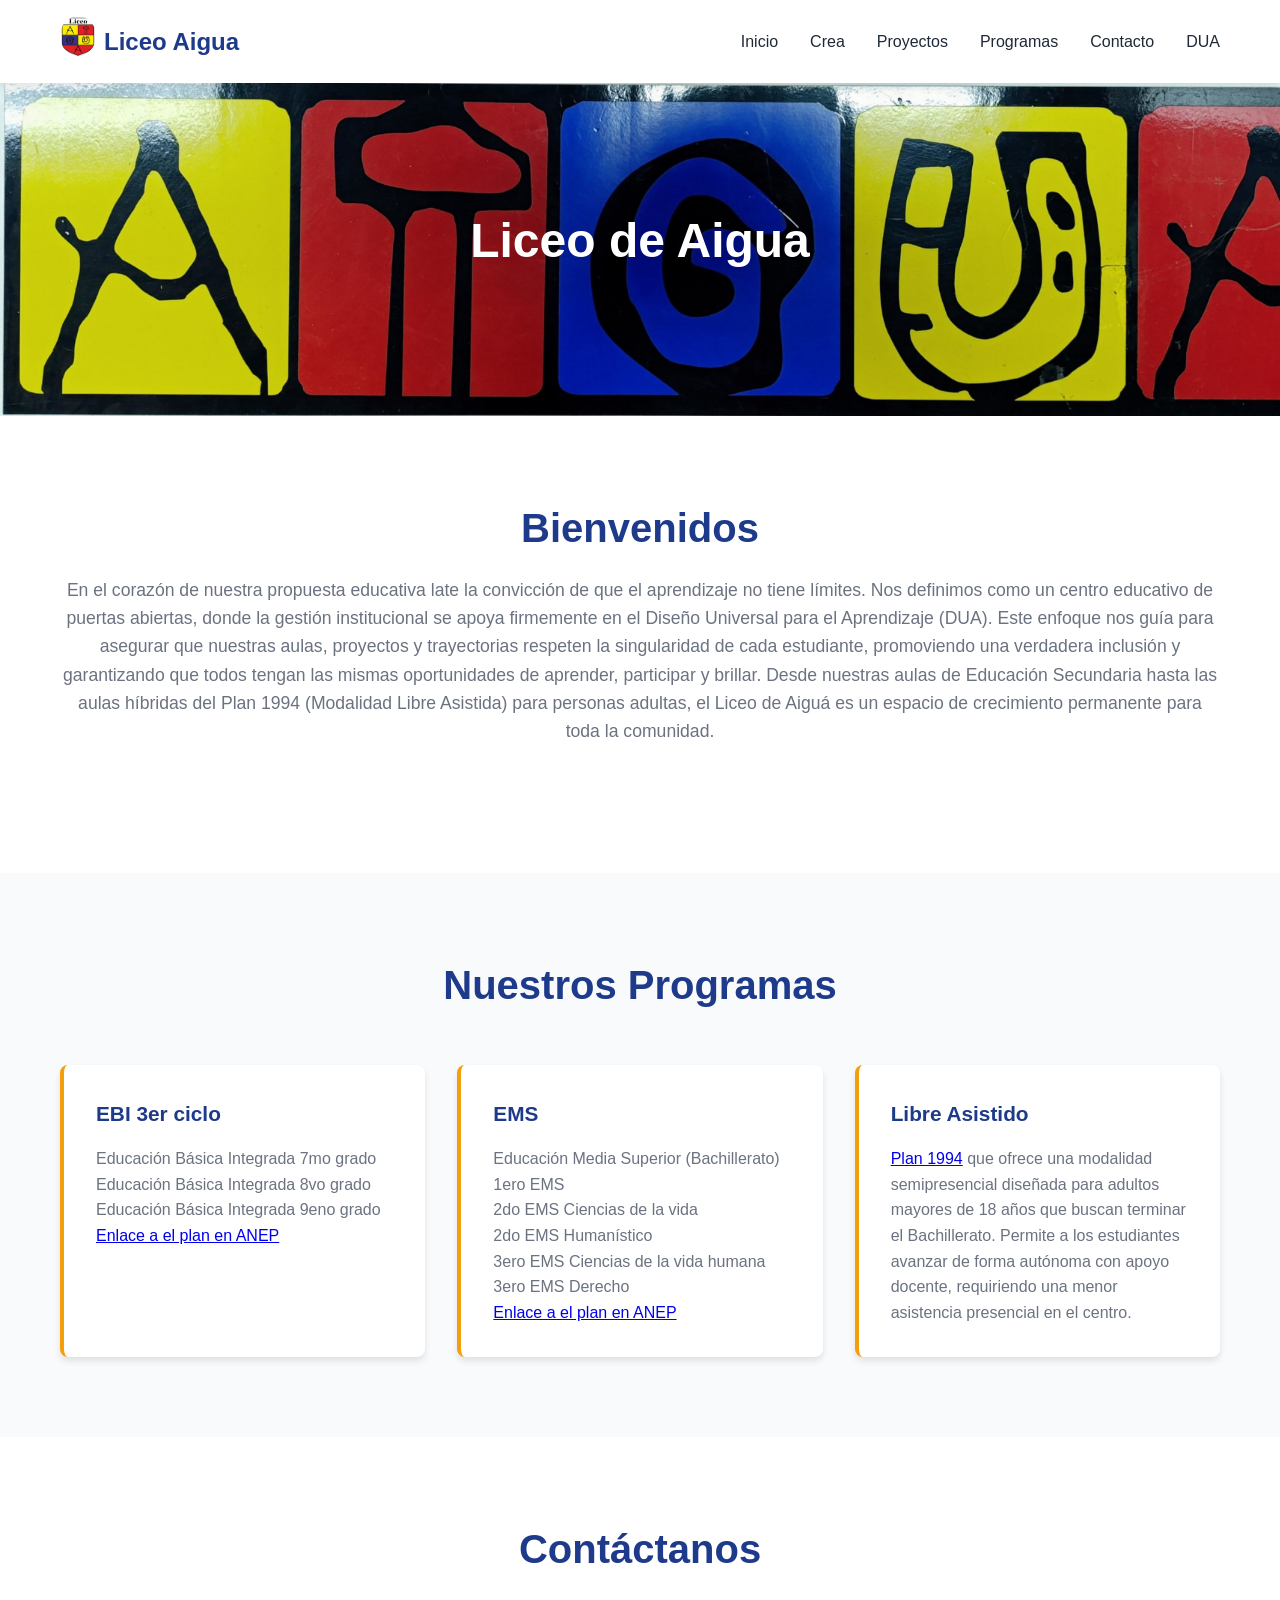
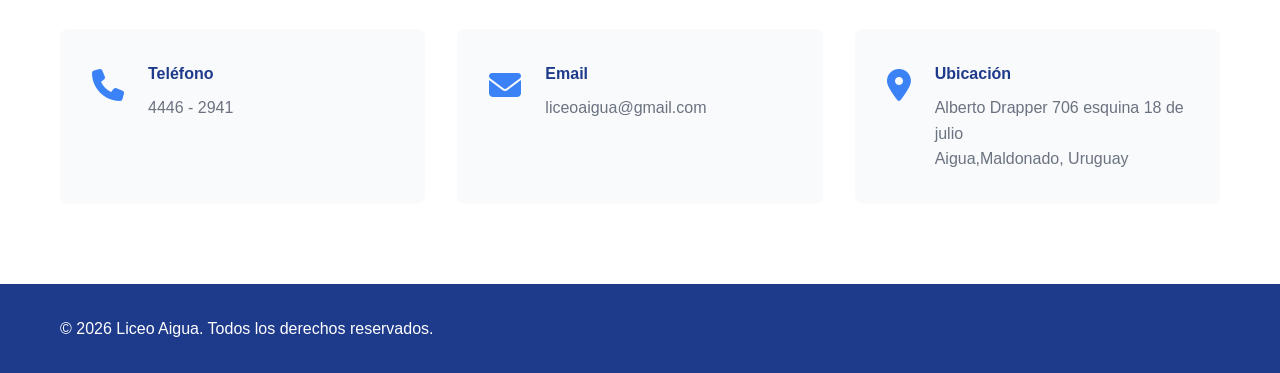
==== commit 329d23c3: "solucionando proyectos" ====
--- a/index.html
+++ b/index.html
@@ -12,7 +12,7 @@
     <nav class="navbar">
         <div class="nav-container">
             <div class="nav-logo">
-                <img src="imagenes/escudo corregido.JPG" >
+                <a href="index.html"><img src="imagenes/escudo corregido.JPG" ></a>
                 <span>Liceo Aigua</span>
             </div>
             <div class="hamburger" id="hamburger">
